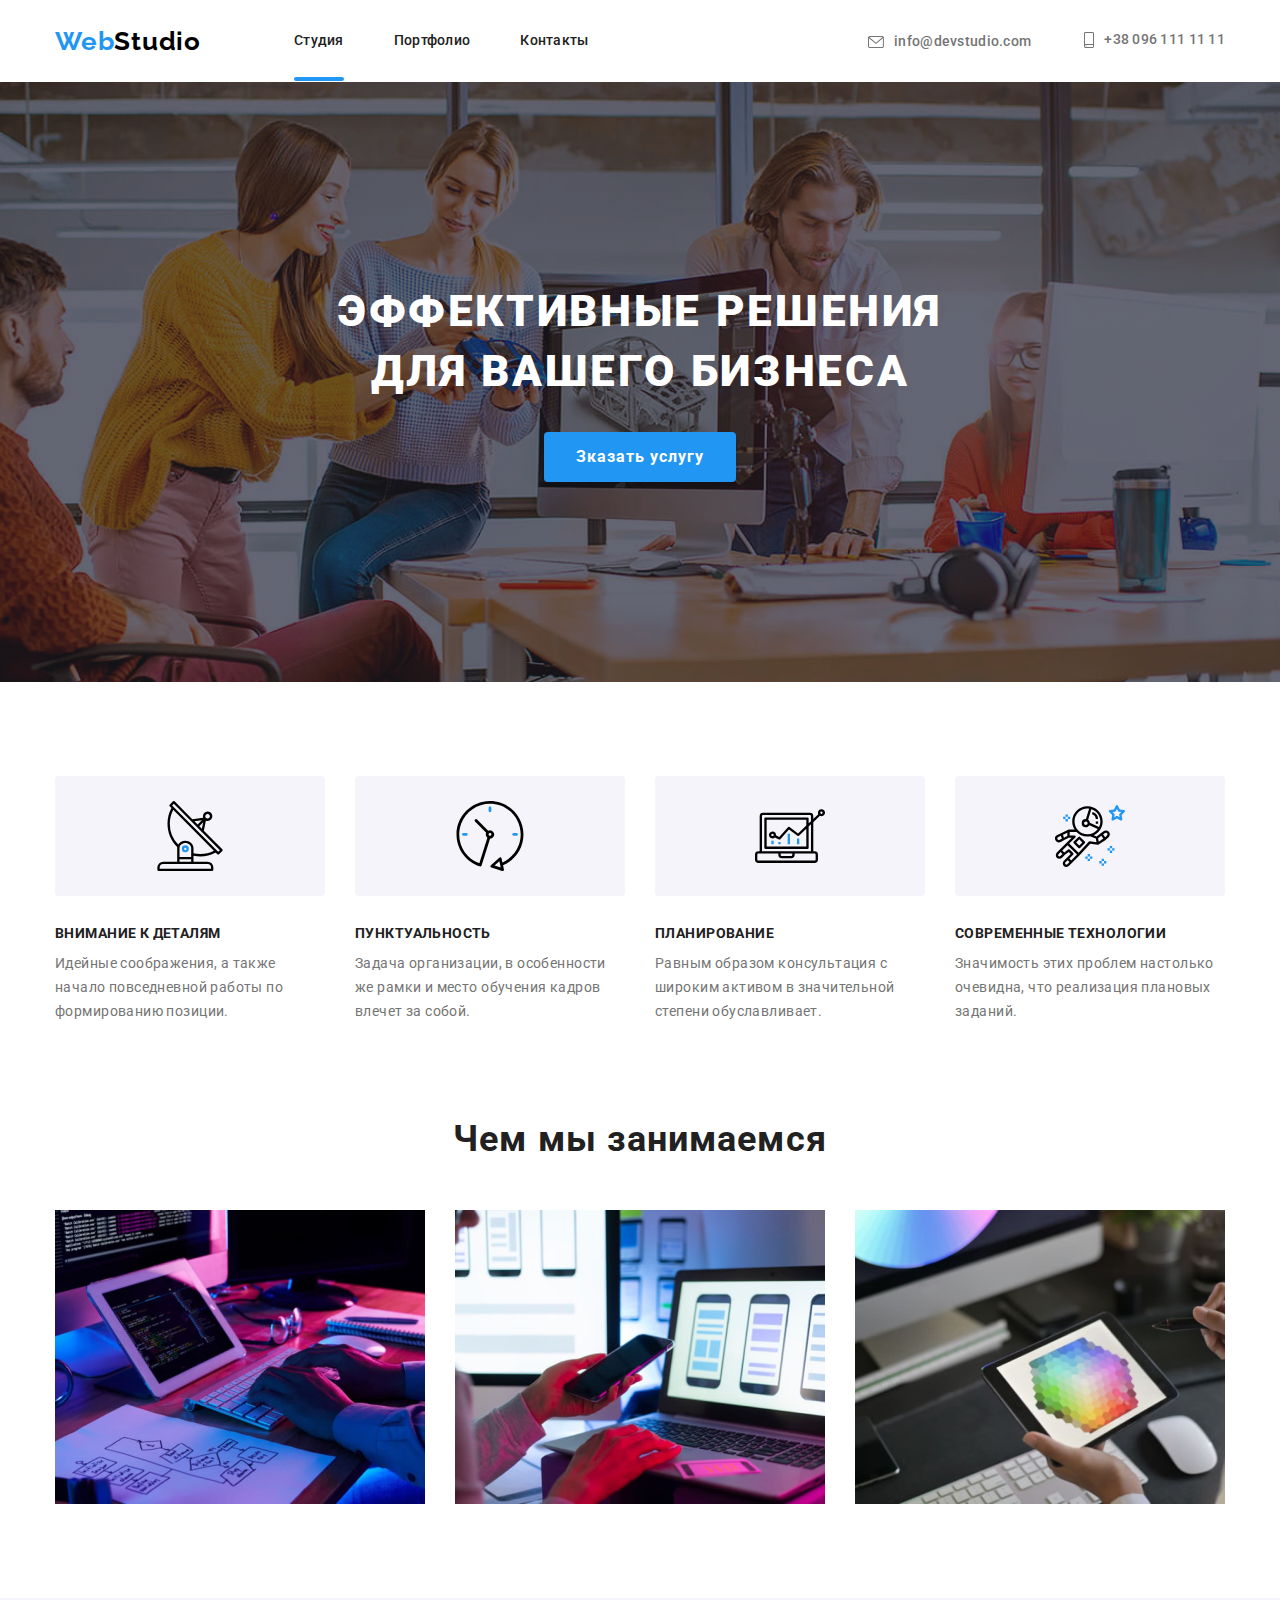
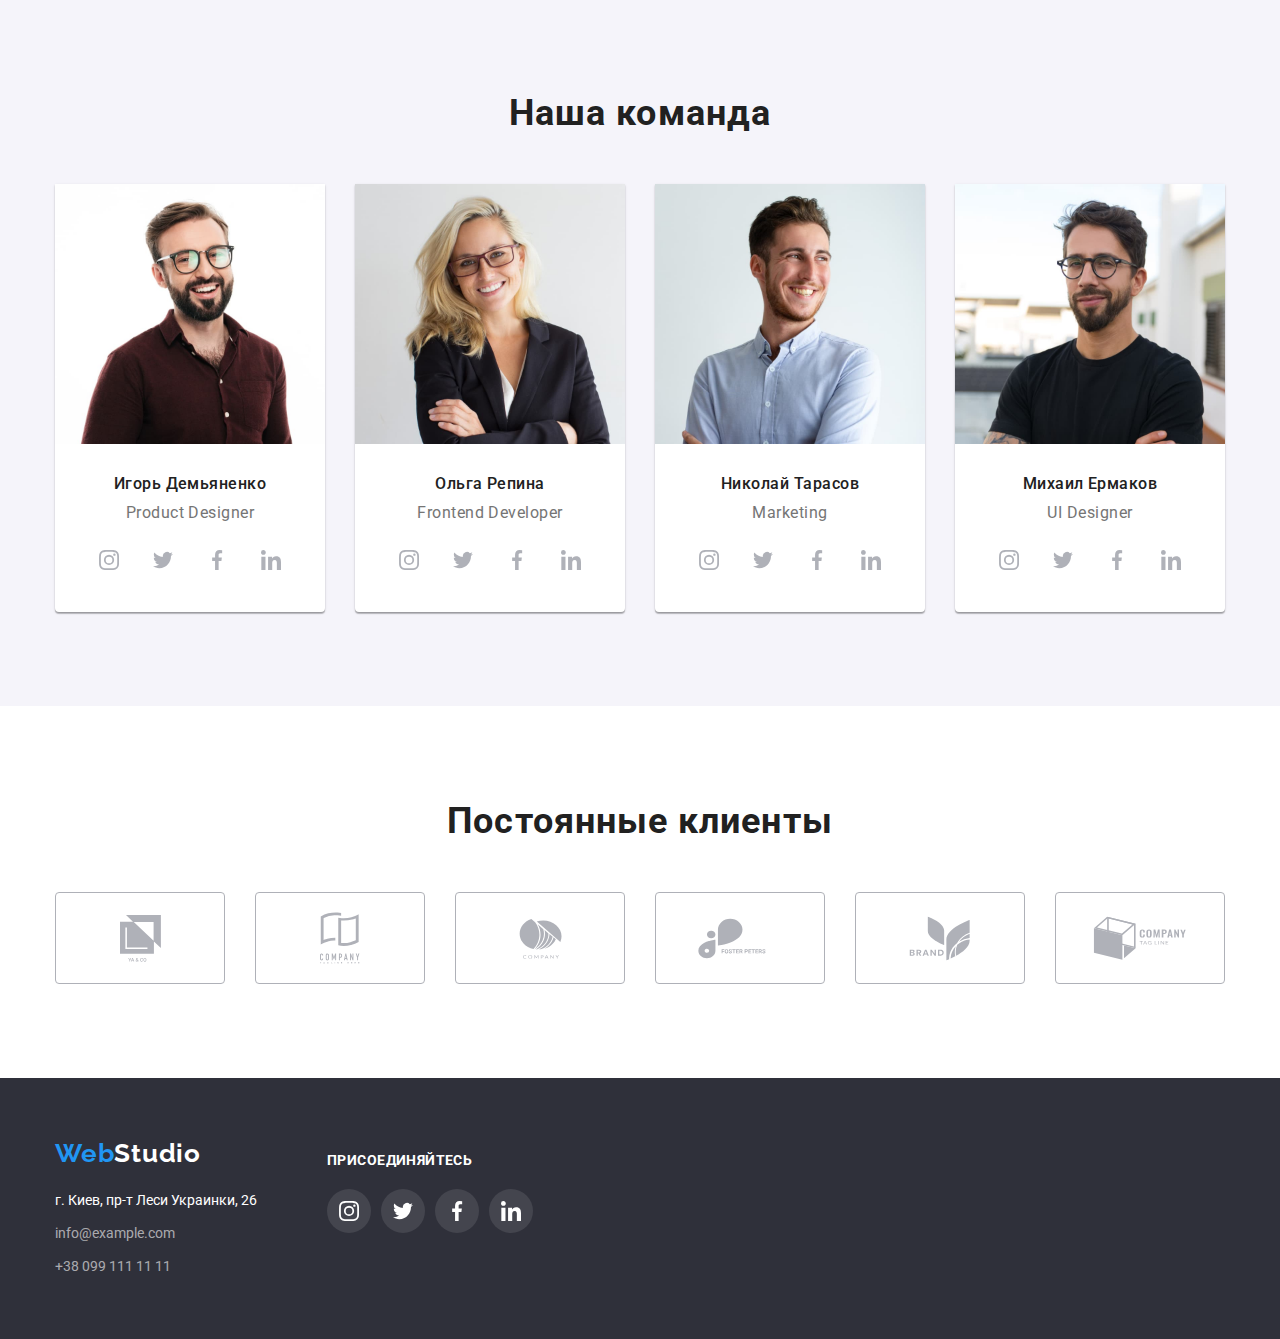
==== index.html @ f3d3edc5 "Додає файлт попереднього репозиторію" ====
<!DOCTYPE html>
<html lang="ru">
  <head>
    <meta charset="UTF-8" />
    <meta http-equiv="X-UA-Compatible" content="IE=edge" />
    <meta name="viewport" content="width=device-width, initial-scale=1.0" />
    <title>WebStudio</title>
    <link rel="preconnect" href="https://fonts.googleapis.com" />
    <link rel="preconnect" href="https://fonts.gstatic.com" crossorigin />
    <link
      href="https://fonts.googleapis.com/css2?family=Raleway:wght@700&family=Roboto:wght@400;500;700;900&display=swap"
      rel="stylesheet"
    />
    <link
      rel="stylesheet"
      href="https://cdnjs.cloudflare.com/ajax/libs/modern-normalize/1.1.0/modern-normalize.min.css"
    />
    <link rel="stylesheet" href="./css/styles.css" />
  </head>

  <body>
    <header>
      <div class="conteiner header-conteiner">
        <a class="logo" href="./index.html" lang="en">Web<span class="logo-studio">Studio</span></a>
        <nav class="header-nav">
          <ul class="header-list list">
            <li class="header-list-item">
              <a class="header-link list link current" href="./index.html">Студия</a>
            </li>
            <li class="header-list-item">
              <a class="header-link list link" href="./portfolio.html">Портфолио</a>
            </li>
            <li class="header-list-item">
              <a class="header-link list link" href="#">Контакты</a>
            </li>
          </ul>
        </nav>
        <div class="header-group">
          <a class="header-contact link" href="mailto:info@devstudio.com">
            <svg class="con-link" width="16px" height="12px">
              <use href="./images/symbol-defs.svg#icon-envelope"></use>
            </svg>
            info@devstudio.com
          </a>
          <a class="header-contact tel link" href="tel:+380961111111">
            <svg class="con-link" width="10px" height="16px">
              <use href="./images/symbol-defs.svg#icon-smartphone"></use>
            </svg>
            +38 096 111 11 11
          </a>
        </div>
      </div>
    </header>
    <main>
      <section class="hero section hero-overlay">
        <div class="conteiner">
          <h1 class="hero-header">Эффективные решения для вашего бизнеса</h1>
          <button class="btn-studio" data-modal-open type="button">Зказать услугу</button>
          <div class="backdrop is-hidden" data-modal>
            <div class="modal">
              <button class="closing" type="button" data-modal-close>
                <svg>
                  <use href="./images/symbol-defs.svg#icon-close"></use>
                </svg>
              </button>
            </div>
          </div>
        </div>
      </section>
      <section class="section">
        <div class="conteiner">
          <ul class="list advantages-conteiner">
            <li class="advantages-item">
              <div class="advantages-svg">
                <svg width="70" height="70">
                  <use href="./images/symbol-defs.svg#icon-antenna-1"></use>
                </svg>
              </div>
              <h3 class="advantages">Внимание к деталям</h3>
              <p class="advantages-descripcion">
                Идейные соображения, а также начало повседневной работы по формированию позиции.
              </p>
            </li>
            <li class="advantages-item">
              <div class="advantages-svg">
                <svg width="70" height="70">
                  <use href="./images/symbol-defs.svg#icon-clock-1"></use>
                </svg>
              </div>
              <h3 class="advantages">Пунктуальность</h3>
              <p class="advantages-description">
                Задача организации, в особенности же рамки и место обучения кадров влечет за собой.
              </p>
            </li>
            <li class="advantages-item">
              <div class="advantages-svg">
                <svg width="70" height="70">
                  <use href="./images/symbol-defs.svg#icon-diagram-1"></use>
                </svg>
              </div>
              <h3 class="advantages">Планирование</h3>
              <p class="advantages-description">
                Равным образом консультация с широким активом в значительной степени обуславливает.
              </p>
            </li>
            <li class="advantages-item">
              <div class="advantages-svg">
                <svg width="70" height="70">
                  <use href="./images/symbol-defs.svg#icon-astronaut-1"></use>
                </svg>
              </div>
              <h3 class="advantages">Современные технологии</h3>
              <p class="advantages-description">
                Значимость этих проблем настолько очевидна, что реализация плановых заданий.
              </p>
            </li>
          </ul>
        </div>
      </section>
      <section class="section ocuaption-sect">
        <div class="conteiner">
          <h2 class="section-header">Чем мы занимаемся</h2>
          <ul class="list ocupation">
            <li class="ocuaption-pic">
              <img
                src="./images/advantages/image1.jpg"
                alt="Написание кода"
                width="370"
                height="294"
              />
            </li>
            <li class="ocuaption-pic">
              <img
                src="./images/advantages/image2.jpg"
                alt="Адаптация к разным платформам"
                width="370"
                height="294"
              />
            </li>
            <li class="ocuaption-pic">
              <img
                src="./images/advantages/image3.jpg"
                alt="Стилизация продукта"
                width="370"
                height="294"
              />
            </li>
          </ul>
        </div>
      </section>
      <section class="section team">
        <div class="conteiner">
          <h2 class="section-header">Наша команда</h2>
          <ul class="list team-flex">
            <li class="team-card">
              <img
                class="team-pic"
                src="./images/team/image-team1.jpg"
                alt="Игорь Демьяненко"
                width="270"
              />
              <div class="team-pic-descr">
                <h3 class="spec">Игорь Демьяненко</h3>
                <p class="spec-position" lang="en">Product Designer</p>
                <div>
                  <ul class="social-media-list list">
                    <li class="social-media-item">
                      <a class="social-media-link link" href="https://www.instagram.com">
                        <svg class="social-media-icon" width="20px" height="20px">
                          <use href="./images/symbol-defs.svg#icon-instagram-2"></use>
                        </svg>
                      </a>
                    </li>
                    <li class="social-media-item">
                      <a
                        class="social-media-link link"
                        href="https://twitter.com"
                        target="_blank"
                        rel="noopener noreferrer"
                      >
                        <svg class="social-media-icon" width="20px" height="20px">
                          <use href="./images/symbol-defs.svg#icon-twitter-1"></use>
                        </svg>
                      </a>
                    </li>
                    <li class="social-media-item">
                      <a
                        class="social-media-link link"
                        href="https://www.facebook.com/"
                        target="_blank"
                        rel="noopener noreferrer"
                      >
                        <svg class="social-media-icon" width="20px" height="20px">
                          <use href="./images/symbol-defs.svg#icon-facebook-1"></use>
                        </svg>
                      </a>
                    </li>
                    <li class="social-media-item">
                      <a
                        class="social-media-link link"
                        href="https://linkedin.com"
                        target="_blank"
                        rel="noopener noreferrer"
                      >
                        <svg class="social-media-icon" width="20px" height="20px">
                          <use href="./images/symbol-defs.svg#icon-linkedin-1"></use>
                        </svg>
                      </a>
                    </li>
                  </ul>
                </div>
              </div>
            </li>
            <li class="team-card">
              <img
                class="team-pic"
                src="./images/team/image-team2.jpg"
                alt="Ольга Репина"
                width="270"
              />
              <div class="team-pic-descr">
                <h3 class="spec">Ольга Репина</h3>
                <p class="spec-position" lang="en">Frontend Developer</p>
                <div>
                  <ul class="social-media-list list">
                    <li class="social-media-item">
                      <a class="social-media-link link" href="https://www.instagram.com">
                        <svg class="social-media-icon" width="20px" height="20px">
                          <use href="./images/symbol-defs.svg#icon-instagram-2"></use>
                        </svg>
                      </a>
                    </li>
                    <li class="social-media-item">
                      <a
                        class="social-media-link link"
                        href="https://twitter.com"
                        target="_blank"
                        rel="noopener noreferrer"
                      >
                        <svg class="social-media-icon" width="20px" height="20px">
                          <use href="./images/symbol-defs.svg#icon-twitter-1"></use>
                        </svg>
                      </a>
                    </li>
                    <li class="social-media-item">
                      <a
                        class="social-media-link link"
                        href="https://www.facebook.com/"
                        target="_blank"
                        rel="noopener noreferrer"
                      >
                        <svg class="social-media-icon" width="20px" height="20px">
                          <use href="./images/symbol-defs.svg#icon-facebook-1"></use>
                        </svg>
                      </a>
                    </li>
                    <li class="social-media-item">
                      <a
                        class="social-media-link link"
                        href="https://linkedin.com"
                        target="_blank"
                        rel="noopener noreferrer"
                      >
                        <svg class="social-media-icon" width="20px" height="20px">
                          <use href="./images/symbol-defs.svg#icon-linkedin-1"></use>
                        </svg>
                      </a>
                    </li>
                  </ul>
                </div>
              </div>
            </li>

            <li class="team-card">
              <img
                class="team-pic"
                src="./images/team/image-team3.jpg"
                alt="Николай Тарасов"
                width="270"
              />
              <div class="team-pic-descr">
                <h3 class="spec">Николай Тарасов</h3>
                <p class="spec-position" lang="en">Marketing</p>
                <div>
                  <ul class="social-media-list list">
                    <li class="social-media-item">
                      <a class="social-media-link link" href="https://www.instagram.com">
                        <svg class="social-media-icon" width="20px" height="20px">
                          <use href="./images/symbol-defs.svg#icon-instagram-2"></use>
                        </svg>
                      </a>
                    </li>
                    <li class="social-media-item">
                      <a
                        class="social-media-link link"
                        href="https://twitter.com"
                        target="_blank"
                        rel="noopener noreferrer"
                      >
                        <svg class="social-media-icon" width="20px" height="20px">
                          <use href="./images/symbol-defs.svg#icon-twitter-1"></use>
                        </svg>
                      </a>
                    </li>
                    <li class="social-media-item">
                      <a
                        class="social-media-link link"
                        href="https://www.facebook.com/"
                        target="_blank"
                        rel="noopener noreferrer"
                      >
                        <svg class="social-media-icon" width="20px" height="20px">
                          <use href="./images/symbol-defs.svg#icon-facebook-1"></use>
                        </svg>
                      </a>
                    </li>
                    <li class="social-media-item">
                      <a
                        class="social-media-link link"
                        href="https://linkedin.com"
                        target="_blank"
                        rel="noopener noreferrer"
                      >
                        <svg class="social-media-icon" width="20px" height="20px">
                          <use href="./images/symbol-defs.svg#icon-linkedin-1"></use>
                        </svg>
                      </a>
                    </li>
                  </ul>
                </div>
              </div>
            </li>
            <li class="team-card">
              <img
                class="team-pic"
                src="./images/team/image-team4.jpg"
                alt="Михаил Ермаков"
                width="270"
              />
              <div class="team-pic-descr">
                <h3 class="spec">Михаил Ермаков</h3>
                <p class="spec-position" lang="en">UI Designer</p>
                <div>
                  <ul class="social-media-list list">
                    <li class="social-media-item">
                      <a class="social-media-link link" href="https://www.instagram.com">
                        <svg class="social-media-icon" width="20px" height="20px">
                          <use href="./images/symbol-defs.svg#icon-instagram-2"></use>
                        </svg>
                      </a>
                    </li>
                    <li class="social-media-item">
                      <a
                        class="social-media-link link"
                        href="https://twitter.com"
                        target="_blank"
                        rel="noopener noreferrer"
                      >
                        <svg class="social-media-icon" width="20px" height="20px">
                          <use href="./images/symbol-defs.svg#icon-twitter-1"></use>
                        </svg>
                      </a>
                    </li>
                    <li class="social-media-item">
                      <a
                        class="social-media-link link"
                        href="https://www.facebook.com/"
                        target="_blank"
                        rel="noopener noreferrer"
                      >
                        <svg class="social-media-icon" width="20px" height="20px">
                          <use href="./images/symbol-defs.svg#icon-facebook-1"></use>
                        </svg>
                      </a>
                    </li>
                    <li class="social-media-item">
                      <a
                        class="social-media-link link"
                        href="https://linkedin.com"
                        target="_blank"
                        rel="noopener noreferrer"
                      >
                        <svg class="social-media-icon" width="20px" height="20px">
                          <use href="./images/symbol-defs.svg#icon-linkedin-1"></use>
                        </svg>
                      </a>
                    </li>
                  </ul>
                </div>
              </div>
            </li>
          </ul>
        </div>
      </section>
      <section class="section">
        <div class="conteiner">
          <h2 class="section-header">Постоянные клиенты</h2>

          <ul class="client-list list">
            <li class="client-list-item">
              <a class="client-icon-link" href="">
                <svg class="client-icon" width="41px" height="47px">
                  <use href="./images/symbol-defs.svg#icon-logo1"></use>
                </svg>
              </a>
            </li>
            <li class="client-list-item">
              <a class="client-icon-link" href="">
                <svg class="client-icon" width="40px" height="52px">
                  <use href="./images/symbol-defs.svg#icon-logo2"></use>
                </svg>
              </a>
            </li>
            <li class="client-list-item">
              <a class="client-icon-link" href="#">
                <svg class="client-icon" width="43px" height="41px">
                  <use href="./images/symbol-defs.svg#icon-logo3"></use>
                </svg>
              </a>
            </li>
            <li class="client-list-item">
              <a class="client-icon-link" href="#">
                <svg class="client-icon" width="84px" height="41px">
                  <use href="./images/symbol-defs.svg#icon-logo4"></use>
                </svg>
              </a>
            </li>
            <li class="client-list-item">
              <a class="client-icon-link" href="#">
                <svg class="client-icon" width="62px" height="45px">
                  <use href="./images/symbol-defs.svg#icon-logo5"></use>
                </svg>
              </a>
            </li>
            <li class="client-list-item">
              <a class="client-icon-link" href="#">
                <svg class="client-icon" width="94px" height="44px">
                  <use href="./images/symbol-defs.svg#icon-logo6"></use>
                </svg>
              </a>
            </li>
          </ul>
        </div>
      </section>
    </main>
    <footer class="footer">
      <div class="conteiner footer-conteiner">
        <div class="footer-contacts">
          <a class="footer-logo" href="" lang="en">Web<span class="logo-footer">Studio</span></a>
          <address class="adress">г. Киев, пр-т Леси Украинки, 26</address>
          <a class="footer-link" href="mailto:info@example.com">info@example.com</a>
          <a class="footer-link footer-tel" href="tel:+380991111111">+38 099 111 11 11</a>
        </div>
        <div class="footer-media">
          <h2 class="footer-title">Присоединяйтесь</h2>
          <ul class="footer-icon-list list">
            <li class="footer-icon-item">
              <a class="footer-icon-link" href="https://www.instagram.com">
                <svg class="footer-icon" width="20px" height="20px">
                  <use href="./images/symbol-defs.svg#icon-instagram-2"></use>
                </svg>
              </a>
            </li>
            <li class="footer-icon-item">
              <a class="footer-icon-link" href="https://www.twitter.com">
                <svg class="footer-icon" width="20px" height="20px">
                  <use href="./images/symbol-defs.svg#icon-twitter-1"></use>
                </svg>
              </a>
            </li>
            <li class="footer-icon-item">
              <a class="footer-icon-link" href="https://www.facebook.com">
                <svg class="footer-icon" width="20px" height="20px">
                  <use href="./images/symbol-defs.svg#icon-facebook-1"></use>
                </svg>
              </a>
            </li>
            <li class="footer-icon-item">
              <a class="footer-icon-link" href="https://www.linkedin.com">
                <svg class="footer-icon" width="20px" height="20px">
                  <use href="./images/symbol-defs.svg#icon-linkedin-1"></use>
                </svg>
              </a>
            </li>
          </ul>
        </div>
      </div>
    </footer>
  </body>
  <script src="./js/modal.js"></script>
</html>
---- css/styles.css ----
:root {

    /* text colors */
    --main-text-color: #757575;
    --secondary-text-color: #212121;
    --active-text-color: #2196F3;
    --adrress-text-color: #FFFFFF;
    --contact-footer-color: rgba(255, 255, 255, 0.6)
        /* bg-colors */
        --main-bg-color: #E5E5E5;
    --header-bg-color: #FFFFFF;
    --hero-bg-color: #2F303A;
    --ocupation-bg-color: #E5E5E5;
    --team-icons-bg-color: #FFFFFF;
    --team-bg-color: #F5F4FA;
    --footer-bg-color: #2F303A;
    --buttons-bg-color: #F5F4FA;
    --active-btn-color: #2196F3;
    --animation-transition: 250ms cubic-bezier(0.4, 0, 0.2, 1)
}

/* Header */

.logo {
    font-family: 'Raleway';
    font-weight: 700;
    font-size: 26px;
    line-height: 1.19;
    letter-spacing: 0.03em;
    text-decoration: none;
    color: #2196F3;
    margin-right: 93px;

}



.logo-studio {
    color: #000000;
}

.header-list {
    display: flex;
    padding: 0;

}



.header-list-item:not(:last-child) {
    margin-right: 50px;

}

.header {
    border-bottom: #ECECEC;
    border-bottom-width: 1px;
    border-bottom-style: solid;
}

.header-conteiner {
    display: flex;
    align-items: center;

}




.list {

    list-style: none;
    margin: 0;
    font-weight: 400;
    line-height: 1.71;
    letter-spacing: 0.03em;
}

.header-link {
    display: block;
    padding-top: 32px;
    padding-bottom: 32px;
    font-weight: 500;
    font-size: 14px;
    line-height: 1.14;
    letter-spacing: 0.02em;
    color: var(--secondary-text-color);
    transition: color var(--animation-transition)
}

.header-link:hover,
.header-link:focus {
    color: var(--active-text-color)
}

.header-list-item {
    position: relative;
}

.current::after {

    position: absolute;
    content: '';
    display: block;
    left: 0;
    bottom: 0;
    width: 100%;
    height: 4px;
    background-color: #2196F3;
    border-radius: 2px;
}

.header-group {
    margin-left: auto;

}

.tel {
    margin-left: 50px;
}

.header-contact {
    display: inline-flex;
    align-items: center;
    padding-top: 32px;
    padding-bottom: 32px;
    font-family: 'Roboto';
    font-style: normal;
    font-weight: 500;
    font-size: 14px;
    line-height: 1.14;
    letter-spacing: 0.02em;
    color: var(--main-text-color);
    transition: color var(--animation-transition);
}

.header-contact:hover,
.header-contact:focus {
    color: var(--active-text-color);
}

.con-link {
    fill: currentColor;
    margin-right: 10px;

}

.btn {
    display: block;

    font-family: inherit;
    font-weight: 500;
    font-size: 16px;
    line-height: 1.62;
    text-align: center;
    letter-spacing: 0.03em;
    background-color: var(--buttons-bg-color);
    border-radius: 4px;
    cursor: pointer;
    padding: 6px 22px;
    border: none;
    transition: color var(--animation-transition);
    transition: background-color var(--animation-transition);

}

.btn:hover,
.btn:focus {
    background-color: var(--active-btn-color);
    color: #FFFFFF;
    box-shadow: 0px 3px 1px rgba(0, 0, 0, 0.1),
        0px 1px 2px rgba(0, 0, 0, 0.08),
        0px 2px 2px rgba(0, 0, 0, 0.12);
}

.btn-item:not(:last-child) {
    margin-right: 8px;
}

.btn-list {
    display: flex;
    padding: 0;
    justify-content: center;


}



.btn-studio {
    margin-left: auto;
    margin-right: auto;
    padding: 10px 32px;
    font-family: inherit;
    font-style: normal;
    font-weight: 700;
    font-size: 16px;
    line-height: 1.88;
    display: flex;
    align-items: center;
    text-align: center;
    letter-spacing: 0.06em;
    box-shadow: 0px 4px 4px rgba(0, 0, 0, 0.15);
    border: transparent;
    border-radius: 4px;
    color: #FFFFFF;
    background-color: #2196F3;
    cursor: pointer;

}

.btn-studio:hover,
.btn-studio:focus {
    background-color: #188ce8;
    color: #FFFFFF;
}

/* Main */
body {
    font-family: "Roboto", sans-serif;
    font-size: 14px;
    color: var(--main-text-color);

}

.conteiner {
    width: 1200px;
    height: auto;
    padding-left: 15px;
    padding-right: 15px;
    margin-left: auto;
    margin-right: auto;

}

h1,
h2,
h3,
p {
    margin: 0;
}

img {
    display: block;
}

.filter {

    margin-bottom: 56px;
}

.hidden-header {
    display: none;
}

.section {

    padding-top: 94px;
    padding-bottom: 94px;
}

.typography {

    padding-top: 0;
}

.link {

    text-decoration: none;
}


.hero {
    background-color: var(--hero-bg-color);
    padding-top: 200px;
    padding-bottom: 200px;
}

.hero-header {
    width: 696px;
    margin-left: auto;
    margin-right: auto;
    margin-bottom: 30px;
    font-weight: 900;
    font-size: 44px;
    line-height: 1.36;
    text-align: center;
    letter-spacing: 0.06em;
    text-transform: uppercase;
    color: #FFFFFF;
}


.hero-overlay {

    max-width: 1600px;
    height: 600px;
    margin-left: auto;
    margin-right: auto;
    background-image:
        linear-gradient(to right, rgba(47, 48, 58, 0.4), rgba(47, 48, 58, 0.4)),
        url(../images/hero/background-hero.jpg);
    background-position: center;
    background-repeat: no-repeat;
    background-size: cover;
}

.is-hidden {

    visibility: hidden;
    opacity: 0;
    pointer-events: none;
}

.backdrop {

    position: fixed;
    left: 0;
    top: 0;
    width: 100%;
    height: 100%;
    transition: opacity var(--animation-transition), visibility var(--animation-transition);
    background: rgba(0, 0, 0, 0.2);
    z-index: 5;
}

.modal {

    position: absolute;
    top: 50%;
    left: 50%;
    transform: translate(-50%, -50%);
    width: 528px;
    height: 581px;
    background-color: #FFFFFF;
    box-shadow: 0px 1px 3px rgb(0 0 0 / 12%), 0px 1px 1px rgb(0 0 0 / 14%), 0px 2px 1px rgb(0 0 0 / 20%);
    border-radius: 4px;
}

.closing {

    position: absolute;
    top: 8px;
    right: 8px;
    display: flex;
    align-items: center;
    justify-content: center;
    width: 30px;
    height: 30px;
    border: 1px solid rgba(0, 0, 0, 0.1);
    border-radius: 50%;
    background: transparent;
    cursor: pointer;

}



.modal-close {

    height: 11px;
    width: 11px;

}

.advantages-conteiner {

    display: flex;
    margin-left: auto;
    margin-right: auto;
    padding: 0;

}

.advantages {
    font-weight: 700;
    font-size: 14px;
    line-height: 1.14;
    text-transform: uppercase;
    color: var(--secondary-text-color);
    padding-bottom: 10px;
    text-align: left;
}


.advantages-item:not(:last-child) {
    margin-right: 30px;
}

.advantages-description {
    width: 270px;
    line-height: 1.71;
    letter-spacing: 0.03em;

}

.advantages-svg {

    display: flex;
    min-width: 270px;
    min-height: 120px;
    justify-content: center;
    align-items: center;
    background-color: #f5f4fa;
    margin-bottom: 30px;
    border-radius: 4px;
}


.ocuaption-sect {

    padding-top: 0;
}

.ocupation {

    display: flex;
    margin-left: auto;
    margin-right: auto;
    padding: 0;
}



.ocuaption-pic:not(:last-child) {
    margin-right: 30px;
}

.section-header {

    font-weight: 700;
    font-size: 36px;
    line-height: 1.17;
    text-align: center;
    letter-spacing: 0.03em;
    color: var(--secondary-text-color);
    margin-bottom: 50px;
}

.team {

    background-color: #F5F4FA;
}

.team-flex {

    display: flex;
    padding: 0;

}

.team-card {
    flex-basis: calc((100% - 30px * 4)/4);
    background: #FFFFFF;
    box-shadow: 0px 1px 3px rgba(0, 0, 0, 0.12),
        0px 1px 1px rgba(0, 0, 0, 0.14),
        0px 2px 1px rgba(0, 0, 0, 0.2);
    border-radius: 0px 0px 4px 4px;
}

.team-card:not(:last-child) {

    margin-right: 30px;
}

.team-pic {
    height: auto;

}

.team-pic-descr {
    padding-top: 30px;
    padding-bottom: 30px;
}

.spec {
    margin-bottom: 10px;
    font-weight: 500;
    font-size: 16px;
    line-height: 1.19;
    text-align: center;
    letter-spacing: 0.03em;
    color: var(--secondary-text-color);
}

.spec-position {
    font-weight: 400;
    font-size: 16px;
    line-height: 1.19;
    text-align: center;
    letter-spacing: 0.03em;

}

.social-media-list {

    display: flex;
    padding: 0;
    list-style: none;
    justify-content: center;
    margin-top: 16px;

}



.social-media-link {
    display: flex;
    align-items: center;
    justify-content: center;
    padding: 0;
    width: 44px;
    height: 44px;
    border-radius: 50%;
    color: #AFB1B8;
    transition: background-color var(--animation-transition);

}

.social-media-link:hover,
.social-media-link:focus {
    color: #FFFFFF;
    background-color: #2196F3;
}

.social-media-icon {
    fill: currentColor;
}

.social-media-item:not(:last-child) {

    margin-right: 10px;
}

.project-descr {
    padding: 20px 24px;
    border-left: 1px solid #EEEEEE;
    border-right: 1px solid #EEEEEE;
    border-bottom: 1px solid #EEEEEE;
}



.projects {
    font-weight: 700;
    font-size: 18px;
    line-height: 2;
    letter-spacing: 0.06em;
    color: var(--secondary-text-color);
    margin-bottom: 4px;
}

.project-type {

    font-size: 16px;
    font-weight: 400;
    line-height: 1.88;
    letter-spacing: 0.03em;
    color: var(--main-text-color);

}


.portfolio {
    display: flex;
    flex-wrap: wrap;
    padding-left: 0;
    margin: -15px;
}

.portfolio-item {
    display: block;
    flex-basis: calc((100% - 30px * 3) / 3);
    margin: 15px;


}

.portfolio-link {

    display: block;
    transition: box-shadow var(--animation-transition);
}


.portfolio-link:hover,
.portfolio-link:focus {

    box-shadow: 0px 1px 1px rgba(0, 0, 0, 0.12),
        0px 4px 4px rgba(0, 0, 0, 0.06),
        1px 4px 6px rgba(0, 0, 0, 0.16);

}

.project-overlay {
    position: relative;
    overflow: hidden;
}

.project-overlay-text {

    position: absolute;
    top: 0;
    left: 0;
    width: 100%;
    height: 100%;
    display: flex;
    align-items: center;
    justify-content: center;
    padding: 63px 24px;
    font-size: 18px;
    line-height: 1.6;
    letter-spacing: 0.03em;
    color: #FFFFFF;
    background-color: rgba(33, 150, 243, 0.9);
    transform: translateY(100%);
    transition: transform var(--animation-transition);

}

.portfolio-item:hover .project-overlay-text {
    transform: translateY(0);
}

.client-list {

    display: flex;
    padding: 0;

}


.client-list-item {

    list-style: none;

}

.client-list-item:not(:last-child) {
    margin-right: 30px;
}

.client-icon-link {
    display: flex;
    align-items: center;
    justify-content: center;
    width: 170px;
    height: 92px;
    border: 1px solid #AFB1B8;
    border-radius: 4px;
    color: #AFB1B8;
    transition: var(--animation-transition);
}

.client-icon-link:hover,
.client-icon-link:focus {
    border-color: #2196F3;
    color: #2196F3;

}

.client-icon {
    fill: currentColor;
}

/* Footer */

.footer {
    background-color: var(--footer-bg-color);
    padding-top: 60px;
    padding-bottom: 60px;

}

.footer-conteiner {
    display: flex;
}

.footer-logo {
    font-family: 'Raleway';
    font-weight: 700;
    font-size: 26px;
    line-height: 1.19;
    letter-spacing: 0.03em;
    text-decoration: none;
    color: #2196F3;
    display: block;

    margin-bottom: 20px;
}

.logo-footer {

    color: #FFFFFF;
}

.footer-link {

    text-decoration: none;
    font-size: 14px;
    line-height: 1.71;
    color: rgba(255, 255, 255, 0.6);
    display: block;
    margin-bottom: 9px;
}

.footer-tel {
    margin-bottom: 0;
}


.footer-title {
    font-family: "Roboto", sans-serif;
    font-weight: 700;
    font-size: 14px;
    line-height: 1.14;
    letter-spacing: 0.03em;
    text-transform: uppercase;
    color: #FFFFFF;
    margin-bottom: 20px;
}

.footer-media {
    margin-left: 70px;
    padding-top: 15px;
}

.footer-icon-list {
    display: flex;
    padding: 0;
}

.footer-icon-item:not(:last-child) {

    margin-right: 10px;
}

.footer-icon-link {

    display: flex;
    align-items: center;
    justify-content: center;
    width: 44px;
    height: 44px;
    border-radius: 50%;
    background: rgba(255, 255, 255, 0.1);
    transition: background-color 250ms cubic-bezier(0.4, 0, 0.2, 1);
}

.footer-icon {

    fill: #FFFFFF;

}

.footer-icon-link:hover,
.footer-icon-link:focus {

    background-color: #2196F3;
}

.adress {
    font-style: normal;
    color: var(--adrress-text-color);
    line-height: 1.71;
    margin-bottom: 9px;
}
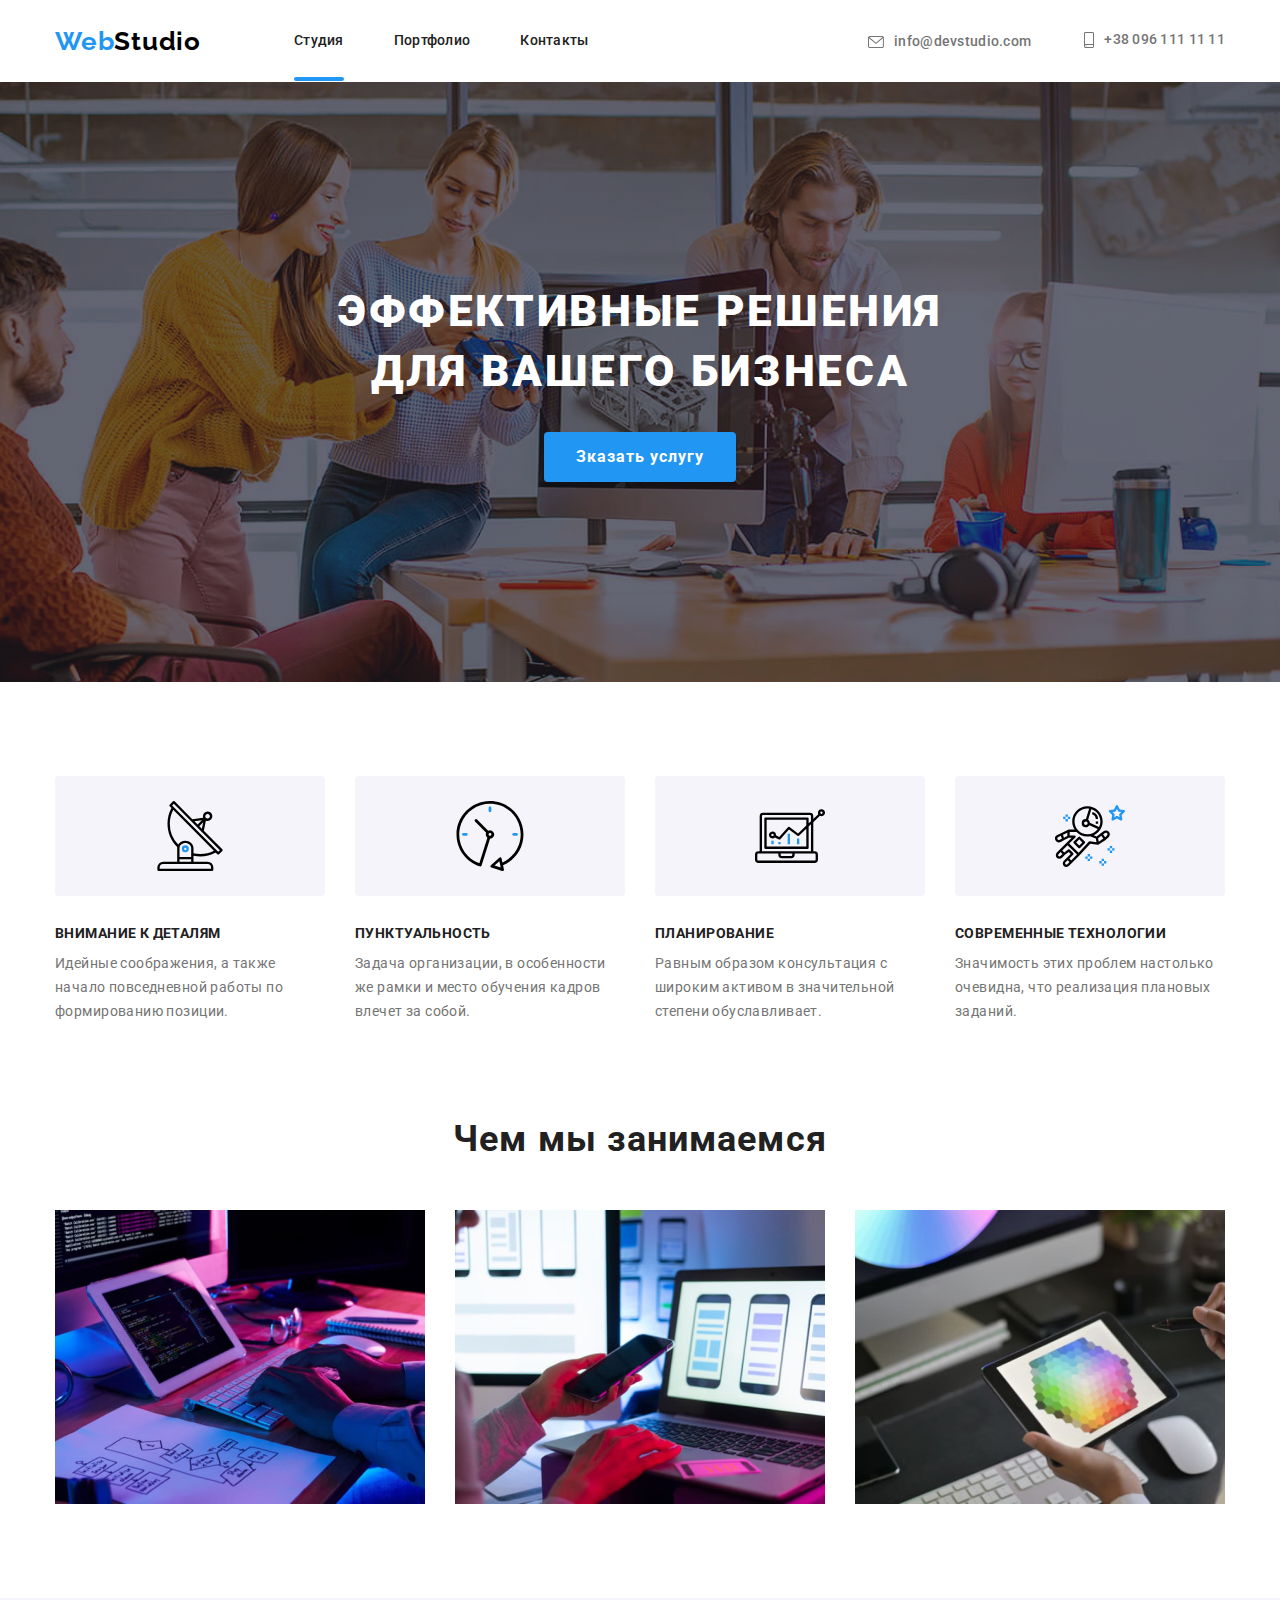
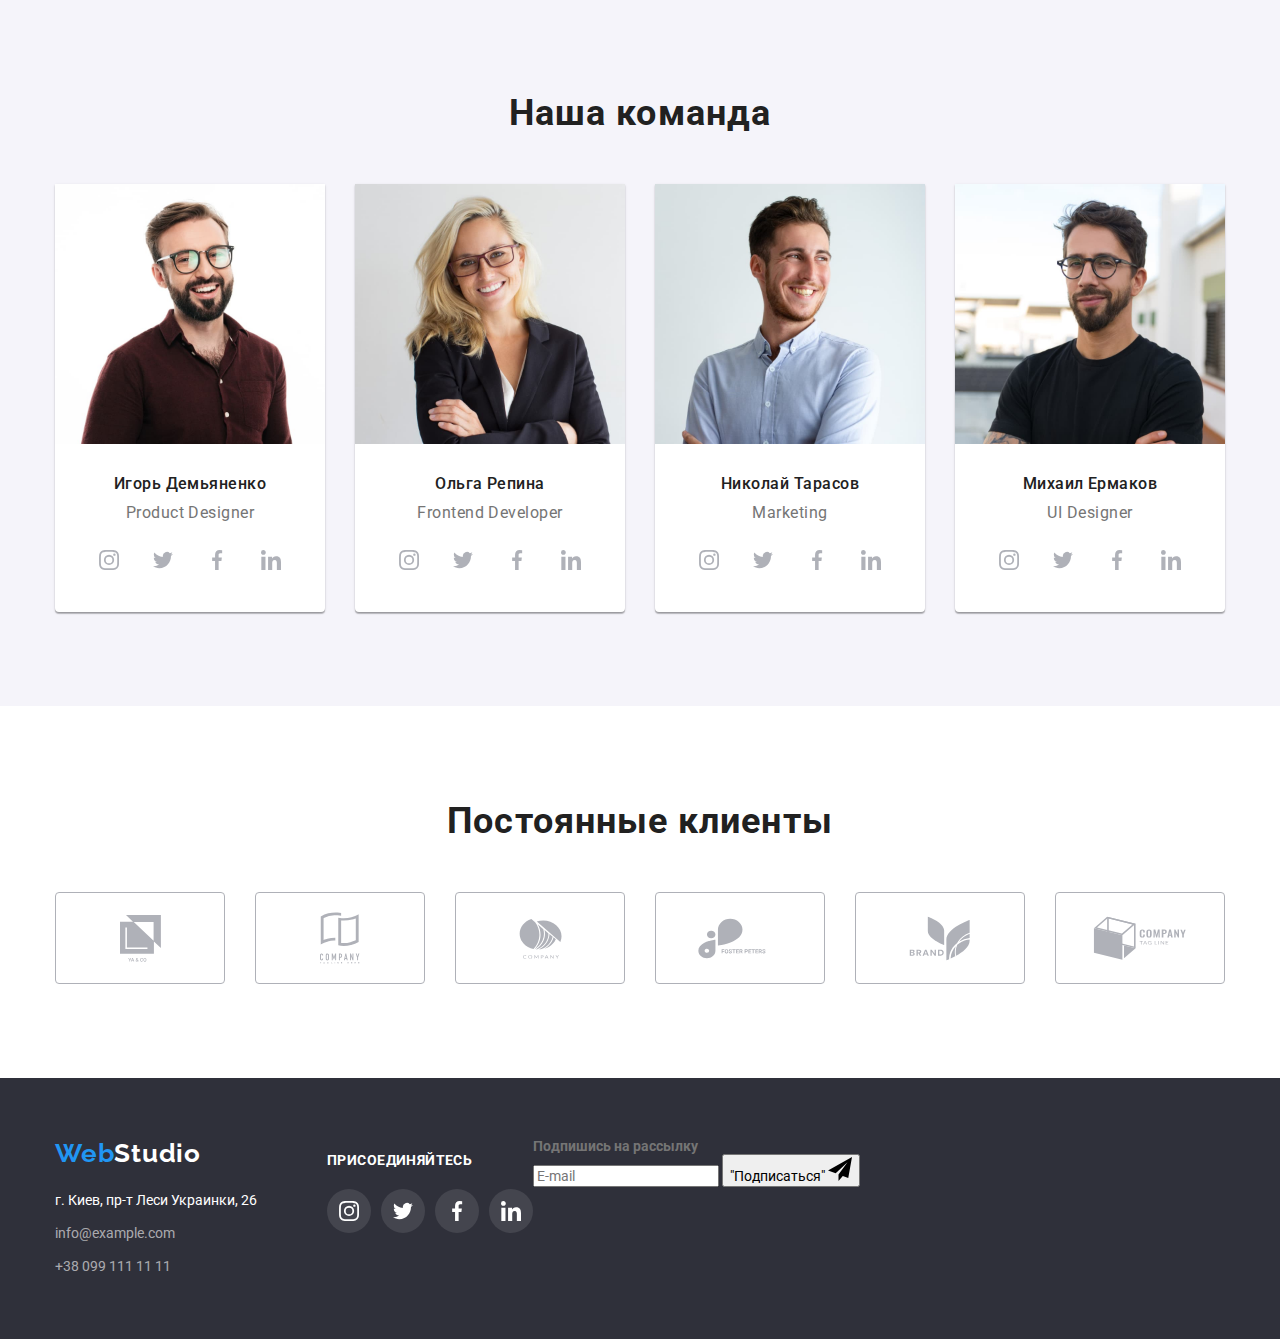
==== commit e2f03c02: "Розмітка Студії" ====
--- a/index.html
+++ b/index.html
@@ -63,6 +63,61 @@
                   <use href="./images/symbol-defs.svg#icon-close"></use>
                 </svg>
               </button>
+              <form class="modal-form">
+                <p class="modal-title">Оставьте свои данные, мы вам перезвоним</p>
+                <label for="user-name" class="modal-label">Имя</label>
+                <div class="form-field">
+                  <input type="text" class="modal-input" name="name" id="user-name" required />
+                  <svg class="form-icon" width="18px" height="18px">
+                    <use href="./images/symbol-defs.svg#user"></use>
+                  </svg>
+                </div>
+                <label for="user-tel" class="modal-label">Телефон</label>
+                <div class="form-field">
+                  <input type="tel" class="modal-input" id="user-tel" name="tel" required />
+                  <svg class="form-icon" height="18px" width="18px">
+                    <use href="./images/symbol-defs.svg#form-tel"></use>
+                  </svg>
+                </div>
+                <div class="form-field">
+                  <label for="user-mail" class="modal-label">Почта</label>
+                  <input type="email" class="modal-input" name="email" id="user-mail" required />
+                  <svg class="form-icon" height="18px" width="18px">
+                    <use href="./images/symbol-defs.svg#form-mail"></use>
+                  </svg>
+                </div>
+                <label for="feedback" class="modal-feedback">
+                  <span class="modal-label">Коментарий</span>
+                  <textarea
+                    name="feedback"
+                    id="feedback"
+                    rows="4"
+                    class="modal-textarea"
+                    placeholder="Введите текст"
+                  >
+                  </textarea>
+                </label>
+                <label class="modal-label-chekbox">
+                  <input
+                    type="checkbox"
+                    class="modal-input-chekbox"
+                    name="chekbox-mailing"
+                    required
+                  />
+                  <span class="modal-icon-chek"></span>
+                  <span class="chekbox-label"
+                    >"Соглашаюсь с рассылкой и принимаю"
+                    <a
+                      href="./index.html"
+                      class="link chekbox-link"
+                      target="blank"
+                      rel="noopener norefferrer nofollow"
+                      >Условия договора</a
+                    >
+                  </span>
+                </label>
+                <button class="modal-submit-btn" type="submit">Отправить</button>
+              </form>
             </div>
           </div>
         </div>
@@ -484,6 +539,24 @@
             </li>
           </ul>
         </div>
+        <div class="footer-form-conteiner">
+          <strong class="footer-form-title">Подпишись на рассылку</strong>
+          <form>
+            <input
+              type="email"
+              class="footer-form-input"
+              name="user-email"
+              placeholder="E-mail"
+              required
+            />
+            <button class="footer-btn">
+              "Подписаться"
+              <svg class="footer-btn-icon" height="24px" width="24px">
+                <use href="./images/symbol-defs.svg#icon-send"></use>
+              </svg>
+            </button>
+          </form>
+        </div>
       </div>
     </footer>
   </body>
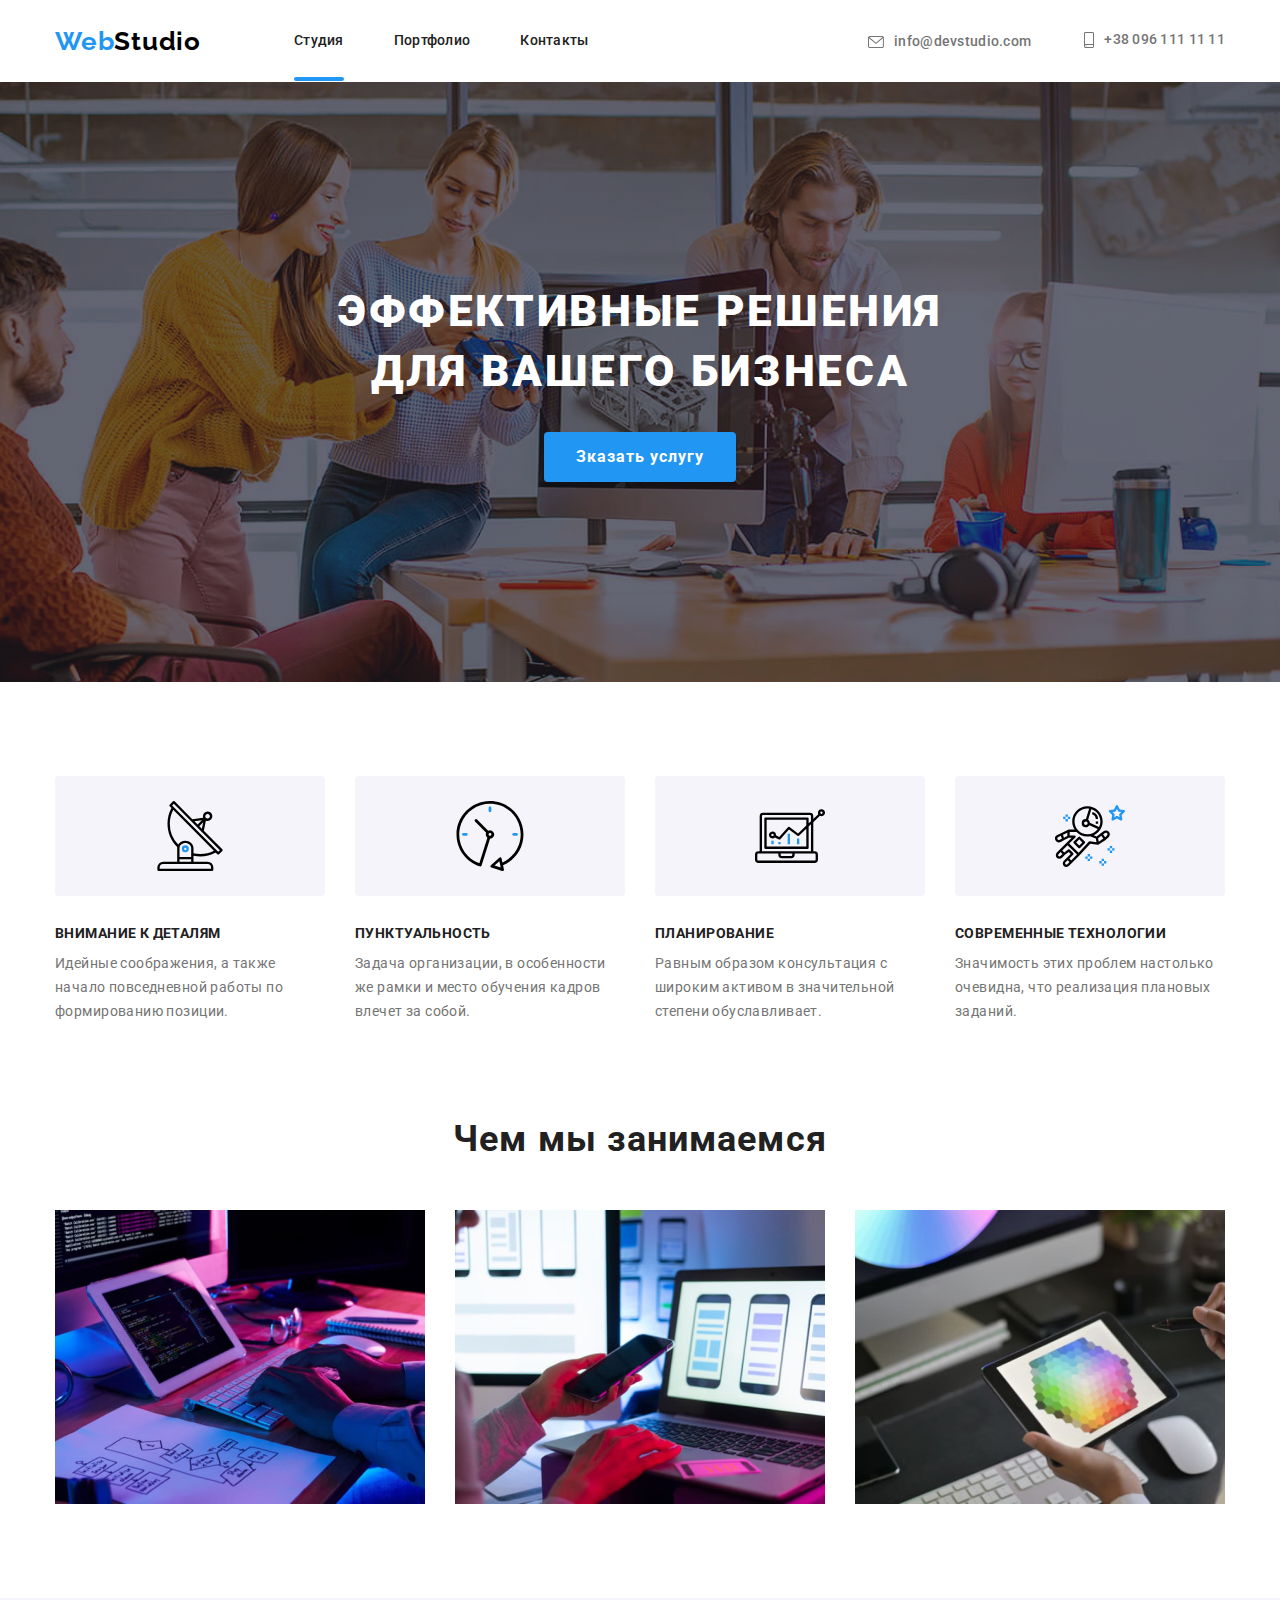
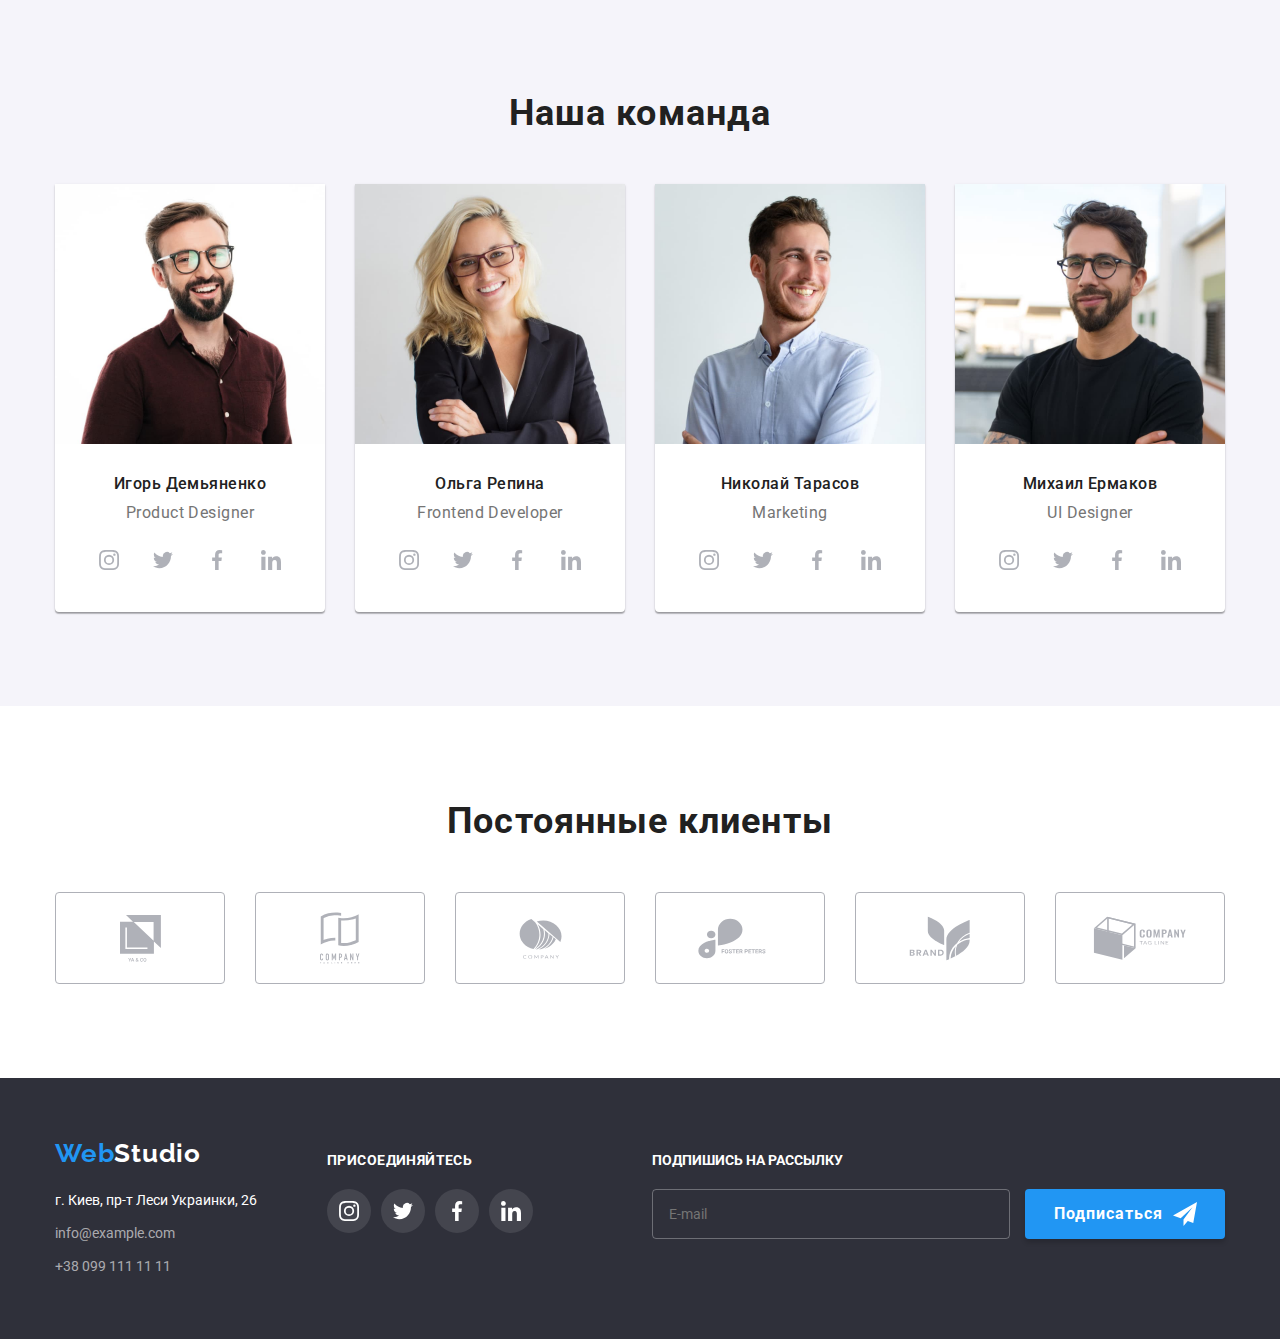
==== commit 86cb20fd: "Варіант на перевірку ДЗ№6" ====
--- a/index.html
+++ b/index.html
@@ -59,7 +59,7 @@
           <div class="backdrop is-hidden" data-modal>
             <div class="modal">
               <button class="closing" type="button" data-modal-close>
-                <svg>
+                <svg height="18px" width="18px">
                   <use href="./images/symbol-defs.svg#icon-close"></use>
                 </svg>
               </button>
@@ -79,8 +79,8 @@
                     <use href="./images/symbol-defs.svg#form-tel"></use>
                   </svg>
                 </div>
+                <label for="user-mail" class="modal-label">Почта</label>
                 <div class="form-field">
-                  <label for="user-mail" class="modal-label">Почта</label>
                   <input type="email" class="modal-input" name="email" id="user-mail" required />
                   <svg class="form-icon" height="18px" width="18px">
                     <use href="./images/symbol-defs.svg#form-mail"></use>
@@ -97,19 +97,19 @@
                   >
                   </textarea>
                 </label>
-                <label class="modal-label-chekbox">
+                <label class="modal-label-checkbox">
                   <input
                     type="checkbox"
-                    class="modal-input-chekbox"
-                    name="chekbox-mailing"
+                    class="modal-input-checkbox"
+                    name="checkbox-mailing"
                     required
                   />
-                  <span class="modal-icon-chek"></span>
-                  <span class="chekbox-label"
-                    >"Соглашаюсь с рассылкой и принимаю"
+                  <span class="modal-icon-check"></span>
+                  <span class="checkbox-label"
+                    >Соглашаюсь с рассылкой и принимаю
                     <a
                       href="./index.html"
-                      class="link chekbox-link"
+                      class="link checkbox-link"
                       target="blank"
                       rel="noopener norefferrer nofollow"
                       >Условия договора</a
@@ -550,7 +550,7 @@
               required
             />
             <button class="footer-btn">
-              "Подписаться"
+              Подписаться
               <svg class="footer-btn-icon" height="24px" width="24px">
                 <use href="./images/symbol-defs.svg#icon-send"></use>
               </svg>
--- a/css/styles.css
+++ b/css/styles.css
@@ -325,17 +325,19 @@
 }
 
 .modal {
-
     position: absolute;
+    width: 528px;
+    min-height: 581px;
     top: 50%;
     left: 50%;
     transform: translate(-50%, -50%);
-    width: 528px;
-    height: 581px;
-    background-color: #FFFFFF;
+    z-index: 30;
+    padding: 40px;
+    background-color: var(--header-bg-color);
     box-shadow: 0px 1px 3px rgb(0 0 0 / 12%), 0px 1px 1px rgb(0 0 0 / 14%), 0px 2px 1px rgb(0 0 0 / 20%);
     border-radius: 4px;
 }
+
 
 .closing {
 
@@ -354,6 +356,11 @@
 
 }
 
+.closing:hover,
+.closing:focus+svg {
+
+    fill: var(--active-btn-color);
+}
 
 
 .modal-close {
@@ -361,6 +368,168 @@
     height: 11px;
     width: 11px;
 
+}
+
+.modal-form {
+
+    display: flex;
+    flex-direction: column;
+    font-size: 12px;
+    line-height: 1.17;
+}
+
+.modal-title {
+    margin-bottom: 12px;
+    font-weight: 700;
+    font-size: 20px;
+    line-height: 1.15;
+    text-align: center;
+    letter-spacing: 0.03em;
+
+    color: #212121;
+}
+
+.modal-label {
+
+    display: inline-block;
+    margin-bottom: 4px;
+    letter-spacing: 0.01em;
+}
+
+.form-field {
+
+    position: relative;
+    margin-bottom: 10px;
+}
+
+
+
+.modal-input {
+    display: block;
+    width: 100%;
+    height: 40px;
+    padding-left: 42px;
+    border: 1px solid rgba(33, 33, 33, 0.2);
+    border-radius: 4px;
+    outline: transparent;
+    background-color: inherit;
+    color: var(--secondary-text-color);
+    transition: border-color var(--animation-transition);
+}
+
+.modal-input:focus,
+.modal-input:hover {
+
+    border-color: var(--active-text-color);
+}
+
+.modal-input:focus+.form-icon,
+.modal-input:hover+.form-icon {
+
+    fill: var(--active-btn-color);
+}
+
+
+
+.form-icon {
+    position: absolute;
+    top: 50%;
+    left: 12px;
+    transform: translateY(-50%);
+    transition: fill var(--animation-transition);
+}
+
+
+
+.modal-feedback {
+    display: block;
+    margin-bottom: 20px;
+}
+
+.modal-textarea {
+    display: block;
+    width: 100%;
+    height: 120px;
+    padding: 12px 16px;
+    border: 1px solid rgba(33, 33, 33, 0.2);
+    border-radius: 5px;
+    outline: transparent;
+    background-color: inherit;
+    color: var(--secondary-text-color);
+    resize: none;
+    transition: border-color 250ms cubic-bezier(0.4, 0, 0.2, 1);
+}
+
+.modal-textarea:focus,
+.modal-textarea:hover {
+    border-color: var(--active-btn-color);
+}
+
+.modal-label-checkbox {
+    display: flex;
+    justify-content: center;
+    align-items: center;
+    margin: 0 auto 30px auto;
+    letter-spacing: 0.03em;
+}
+
+.modal-input-checkbox {
+    appearance: none;
+    position: absolute;
+}
+
+.modal-input-checkbox:checked+.modal-icon-check {
+
+    border: 0;
+    background-color: var(--active-btn-color);
+    background-image: url(../images/icons/1/Vector.svg);
+    background-repeat: no-repeat;
+    background-size: contain;
+    background-origin: border-box;
+
+}
+
+.modal-icon-check {
+    width: 16px;
+    height: 15px;
+    display: block;
+    margin-right: 8px;
+    border: 2px solid var(--secondary-text-color);
+    border-radius: 2px;
+}
+
+.checkbox-label {
+
+    font-size: 14px;
+    line-height: 1.71;
+
+}
+
+.checkbox-link {
+    color: var(--active-text-color);
+    text-decoration-line: underline;
+    font-size: 14px;
+    line-height: 1.71;
+}
+
+.modal-submit-btn {
+    display: block;
+    margin: 0 auto;
+    padding: 10px 55px 10px 56px;
+    display: flex;
+    align-items: center;
+    text-align: center;
+    font-weight: 700;
+    font-size: 16px;
+    line-height: 1.88;
+    letter-spacing: 0.06em;
+    border: 0;
+    background-color: var(--active-btn-color);
+    color: var(--adrress-text-color);
+    box-shadow: 0px 4px 4px rgb(0 0 0 / 15%);
+    border-radius: 4px;
+    cursor: pointer;
+    transition: background-color var(--animation-transition);
 }
 
 .advantages-conteiner {
@@ -764,4 +933,59 @@
     color: var(--adrress-text-color);
     line-height: 1.71;
     margin-bottom: 9px;
+}
+
+.footer-form-conteiner {
+    margin-left: auto;
+    padding-top: 15px;
+}
+
+.footer-form-title {
+    display: block;
+    margin-bottom: 20px;
+    font-weight: 700;
+    font-size: 14px;
+    line-height: 1.14;
+    text-transform: uppercase;
+    color: var(--adrress-text-color);
+}
+
+.footer-form-input {
+
+    width: 358px;
+    height: 50px;
+    margin-right: 12px;
+    padding: 0;
+    padding-left: 16px;
+    border: 1px solid rgba(255, 255, 255, 0.3);
+    border-radius: 4px;
+    background-color: inherit;
+    color: var(--adrress-text-color);
+
+}
+
+.footer-btn {
+    max-width: 200px;
+    max-height: 50px;
+    display: inline-flex;
+    align-items: center;
+    padding: 10px 28px 10px 29px;
+    font-weight: 700;
+    font-size: 16px;
+    line-height: 1.88;
+    letter-spacing: 0.06em;
+    border: none;
+    border-radius: 4px;
+    background: var(--active-btn-color);
+    color: var(--adrress-text-color);
+    box-shadow: 0px 4px 4px rgb(0 0 0 / 15%);
+    cursor: pointer;
+    transition: background-color var(--animation-transition);
+}
+
+.footer-btn-icon {
+    align-items: center;
+    justify-items: center;
+    margin-left: 10px;
+    fill: var(--adrress-text-color);
 }